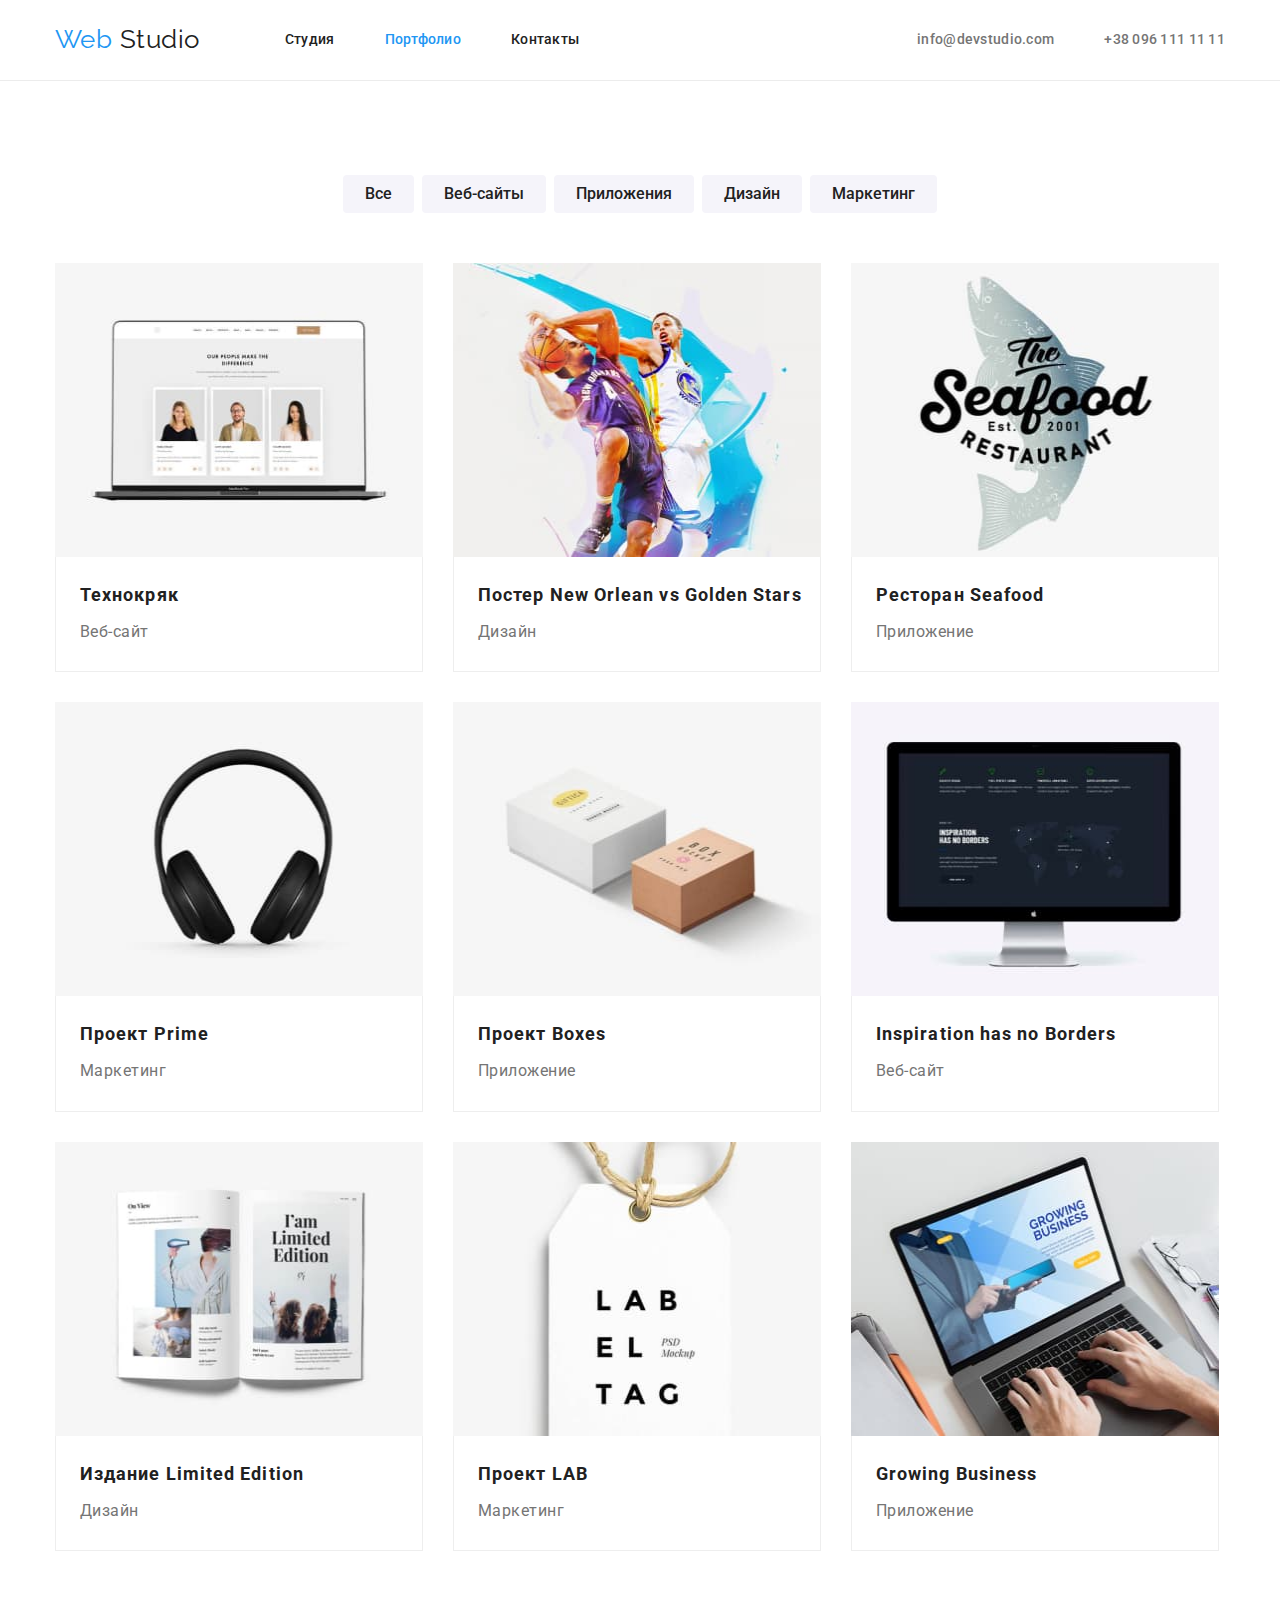
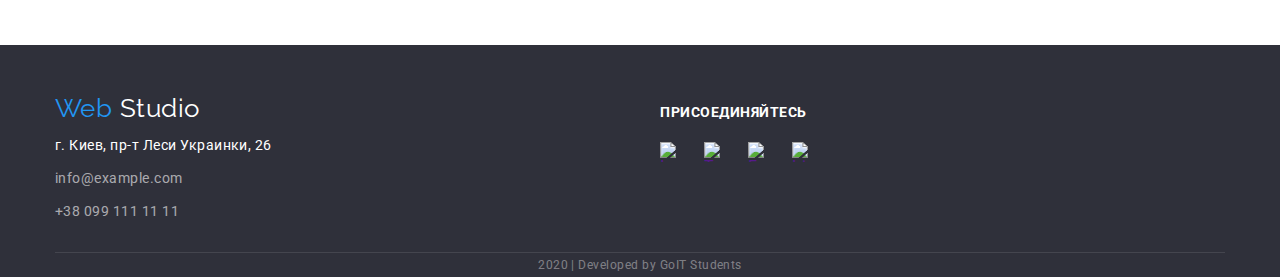
==== portfolio.html @ 884b709d "hw4" ====
<!DOCTYPE html>
<html lang="en">
  <head>
    <meta charset="UTF-8" />
    <meta name="viewport" content="width=device-width, initial-scale=1.0" />
    <title>Portfolio</title>
    <link rel="stylesheet" href="https://fonts.googleapis.com/css2?family=Raleway:wght@700&family=Roboto:wght@400;500;700;900&display=swap">
    <link rel="stylesheet" href="https://cdnjs.cloudflare.com/ajax/libs/modern-normalize/0.6.0/modern-normalize.min.css">
    <link rel="stylesheet" href="./css/styles.css">
  </head>
  <body>
    
    <header class="page-header"> 

      <div class="container">
          <nav class="nav-container">            
              <a href="./index.html" class="logo">Web <span class="header-logo"> Studio</span></a>
              <ul class="site-nav">
                  <li><a href="./index.html" class="site-nav-link">Студия</a></li>
                  <li><a href="./portfolio.html" class="current" >Портфолио</a></li>
                  <li><a href="" class="site-nav-link">Контакты</a></li>
              </ul>
          </nav>
          <ul class="contacts">
              <li>
                  <a href="mailto:info@devstudio.com" class="contacts-link">
                      <!-- <img src="./images/mail-icon.svg" alt="Mail icon" width="16" height="11"> -->
                      info@devstudio.com
                  </a>
              </li>
              <li>
                  <a href="tel:+380961111111" class="contacts-link">
                  <!-- <img src="./images/tel-icon.svg" alt="Telephone icon" width="10" height="15"> -->
                  +38 096 111 11 11
                  </a>
              </li>
          </ul>
      </div>
      
  </header>

    <main>
        <section class="section">
          <div class="container">
            <h1 class="hidden_header">Портфолио проектов</h1>
          <ul class="filter-box"> <!--Кнопки фильтра проектов-->
            <li><button type="button" class="filter">Все</button></li>
            <li><button type="button" class="filter">Веб-сайты</button></li>
            <li><button type="button" class="filter">Приложения</button></li>
            <li><button type="button" class="filter">Дизайн</button></li>
            <li><button type="button" class="filter">Маркетинг</button></li>
          </ul>
          <ul class="portfolio"> <!--Список проектов-->
            <li>
              <a href="">
                <img src="./images/technocrack.jpg" alt="Технокряк" height="294" width="368"/> 
                <div class="project-card">
                    <h2>Технокряк</h2>
                    <p class="description">Веб-сайт</p>
                    <p class="detailed-description"> 
                    Технокряк это современная площадка распространения коронавируса.
                    Компании используют эту платформу для цифрового шпионажа и атак
                    на защищённые сервера конкурентов.
                    </p>
                </div>
                
              </a>
            </li>
            <li>
              <a href="">
                <img src="./images/golden-stars.jpg" alt="New Orlean vs Golden Stars" height="294" width="368"/> 
                <div class="project-card">
                  <h2>Постер New Orlean vs Golden Stars</h2>
                  <p class="description">Дизайн</p>
                  <p class="detailed-description">
                    Технокряк это современная площадка распространения коронавируса.
                    Компании используют эту платформу для цифрового шпионажа и атак
                    на защищённые сервера конкурентов.
                  </p>
                </div>
                
              </a>
            </li>
            <li>
              <a href="">
                <img src="./images/seafood.jpg" alt="Restaurant logo" height="294" width="368"/> 
                <div class="project-card">
                  <h2>Ресторан Seafood</h2>
                  <p  class="description">Приложение</p>
                  <p class="detailed-description">
                    Технокряк это современная площадка распространения коронавируса.
                    Компании используют эту платформу для цифрового шпионажа и атак
                    на защищённые сервера конкурентов.
                  </p>
                </div>
                
              </a>
            </li>
            <li>
              <a href="">
                <img src="./images/project-prime.jpg" alt="Project Prime logo" height="294" width="368"/> 
                <div class="project-card">
                  <h2>Проект Prime</h2>
                  <p class="description">Маркетинг</p>
                  <p class="detailed-description">
                    Технокряк это современная площадка распространения коронавируса.
                    Компании используют эту платформу для цифрового шпионажа и атак
                    на защищённые сервера конкурентов.
                  </p>
                </div>
                
              </a>
            </li>
            <li>
              <a href="">
                <img src="./images/project-boxes.jpg" alt="Project Boxes logo" height="294" width="368"/> 
                <div class="project-card">
                  <h2>Проект Boxes</h2>
                  <p class="description">Приложение</p>
                  <p class="detailed-description">
                    Технокряк это современная площадка распространения коронавируса.
                    Компании используют эту платформу для цифрового шпионажа и атак
                    на защищённые сервера конкурентов.
                  </p>
                </div>
                
              </a>
            </li>
            <li>
              <a href="">
                <img src="./images/inspiration.jpg" alt="Monitor" height="294" width="368"/> 
                <div class="project-card">
                  <h2>Inspiration has no Borders</h2>
                  <p class="description">Веб-сайт</p>
                  <p class="detailed-description">
                    Технокряк это современная площадка распространения коронавируса.
                    Компании используют эту платформу для цифрового шпионажа и атак
                    на защищённые сервера конкурентов.
                  </p>
                </div>
                
              </a>
            </li>
            <li>
              <a href="">
                <img src="./images/limited-edition.jpg" alt="Journal photo" height="294" width="368"/> 
                <div class="project-card">
                  <h2>Издание Limited Edition</h2>
                  <p class="description">Дизайн</p>
                  <p class="detailed-description">
                    Технокряк это современная площадка распространения коронавируса.
                    Компании используют эту платформу для цифрового шпионажа и атак
                    на защищённые сервера конкурентов.
                  </p>
                </div>
                
              </a>
            </li>
            <li>
              <a href="">
                <img src="./images/project-lab.jpg" alt="Lab el tag" height="294" width="368"/> 
                <div class="project-card">
                  <h2>Проект LAB</h2>
                  <p class="description">Маркетинг</p>
                  <p class="detailed-description">
                    Технокряк это современная площадка распространения коронавируса.
                    Компании используют эту платформу для цифрового шпионажа и атак
                    на защищённые сервера конкурентов.
                  </p>
                </div>
                
              </a>
            </li>
            <li>
              <a href="">
                <img src="./images/growing-business.jpg" alt="Laptop" height="294" width="368"/> 
                <div class="project-card">
                  <h2>Growing Business</h2>
                  <p class="description">Приложение</p>
                  <p class="detailed-description">
                    Технокряк это современная площадка распространения коронавируса.
                    Компании используют эту платформу для цифрового шпионажа и атак
                    на защищённые сервера конкурентов.
                  </p>
                </div>
                
              </a>
            </li>
          </ul>
          </div>
          
        </section>
      
      
    </main>

    <footer class="page-footer">
      <div class="container">
          <div>
              <a href="./index.html" class="logo">Web <span class="footer-logo"> Studio</span></a>
              <address class="address">
              г. Киев, пр-т Леси Украинки, 26
              <a href="mailto:info@example.com">info@example.com</a>
              <a href="tel:+380991111111">+38 099 111 11 11</a>
              </address>
          </div>
          
          <div class="join_us">
              <b>Присоединяйтесь</b>
              <ul class="social-links">
                  <li><a href="" aria-label="Instagram link"><img src="./images/instagram.svg" alt="Instagram" width="20" height="20"></a></li>
                  <li><a href="" aria-label="Twitter link"><img src="./images/twitter.svg" alt="Twitter" width="20" height="20"></a></li>
                  <li><a href="" aria-label="Facebook link"><img src="./images/facebook.svg" alt="Facebook" width="20" height="20"></a></li>
                  <li><a href="" aria-label="LinkedIn link"><img src="./images/linkedin.svg" alt="LinkedIn" width="20" height="20"></a></li>
              </ul>
          </div>

          <div><!--Заготовка для формы подписки Заготовка для формы подписки Заготовка для формы подписки -->

          </div>
      </div>
      
      

      <p class="copyright">2020 | Developed by GoIT Students </p>
  </footer>
  </body>
</html>
---- css/styles.css ----
:root {

    --main-text-color: #757575;
    --title-text-color: #212121;
    --accent-color: #2196F3;
    --white-color: #ffffff;
    --footer-background-color: #2F303A;
    --button-background-color: #F5F4FA;
}

body {
    background-color: #fff;
    color: var(--main-text-color);
    font-family: 'Roboto', sans-serif;
    letter-spacing: 0.03em;
}

a {
    text-decoration: none;
}

ul {
    list-style-type: none;
    margin: 0;
    padding: 0;
}

h1, h2, h3, p {
    margin: 0;
}

img {
    display: block;
}

.visually-hidden {
    position: absolute;
    width: 1px;
    height: 1px;
    margin: -1px;
    border: 0;
    padding: 0;
    clip: rect(0 0 0 0);
    overflow: hidden;
}

/* Containers */



.section {
    padding-top: 94px;
    padding-bottom: 94px;

}

.page-header {
    border-bottom: 1px solid #ECECEC;
    padding-top: 24px;
    padding-bottom: 25px;
    }

.container {
    width: 1200px;
    margin-right: auto;
    margin-left: auto;
    padding-right: 15px;
    padding-left: 15px;

    }

    .page-header .container {
        display: flex;
        align-items: center;
    }

/* LOGO */
.logo {
    font-family: 'Raleway', sans-serif;
    color: var(--accent-color);
    font-size: 26px;
    line-height: 1.2;

    }

.logo > .header-logo {
    color: var(--title-text-color);
}

.logo > .footer-logo {
    color: var(--white-color)
}

/* Navigation */
.nav-container {
    display: flex;
    align-items: center;
}

.site-nav {
    display: flex;
    margin-left: 85px;

    font-weight: 500;
    font-size: 14px;
    line-height: 1.14;
    letter-spacing: 0.02em;
    color: var(--title-text-color);
}

.site-nav li + li {
    margin-left: 50px;
}

.site-nav-link {
    color: var(--title-text-color)
}

.site-nav-link:hover, .site-nav-link:focus {
    color: var(--accent-color);
}

.site-nav .current {
    color: var(--accent-color);
}

/* Contacts */
.contacts {
    display: flex;
    margin-left: auto;
}
.contacts-link {
    font-weight: 500;
    font-size: 14px;
    line-height: 1.14;
    letter-spacing: 0.02em;
    color: var(--main-text-color)
}


.contacts li + li {
    margin-left: 50px;
}

.contacts-link:hover,
.contacts-link:focus {
    color: var(--accent-color);
}

use {
    width: 43;
    height: 32;
}

.contacts-icon {
    display: block;
    width: 43px;
    height: 32px;
}

/* Hero */

.overlay {
    max-width: 1600px;
    height: 600px;
    background-repeat: no-repeat;
    background-size: cover;
    background-position: center;
    
    background-image: linear-gradient(
        rgba(47, 48, 58, 0.8),
        rgba(47, 48, 58, 0.8)),
        url(../images/header-img.jpg);
    background-color: rgba(47, 48, 58, 0.8);
    margin-left: auto;
    margin-right: auto;
}

.section-hero {
    display: flex;
    text-align: center;
    align-items: center;
}

.centered {
    margin-left: auto;
    margin-right: auto;
}

.hero-text {
    
    font-weight: 900;
    font-size: 44px;
    line-height: 1.4;
    text-align: center;
    letter-spacing: 0.06em;
    text-transform: uppercase;
    color: var(--white-color);
}

.button {
    display: inline-block;
    padding-left: 32px;
    padding-right: 32px;
    padding-top: 10px;
    padding-bottom: 10px;
    border-radius: 4px;
    text-align: center;

    background-color: var(--accent-color);
    color: var(--white-color);
    
}

.hidden_header {
    display: none;
}

/* Общая стилизация заголовков h2 */
 .section .title {
    font-weight: 700;
    font-size: 36px;
    line-height: 1.7;
    text-align: center;
    color: var(--title-text-color);

 }

/* Идейные принципы */

.advantages-section {
    padding-top: 94px;
    padding-bottom: 0;
}

.bordered {
    border-bottom: 1px solid #ECECEC;
    padding-bottom: 94px;
    width: 1170px;
    margin-left: auto;
    margin-right: auto;
}

.advantages h3 {
    color: var(--title-text-color);
    font-size: 14px;
    line-height: 1.14;
    text-transform: uppercase;

    margin-top: 30px;
}

.advantages p {
    font-size: 14px;
    line-height: 1.7;

    margin-top: 10px;
}

.advantages {
    display: flex;
}

.advantages li + li {
    margin-left: 30px;
}

/* .advantages-item::before {
    display: block;
    content: '';
    width: 270px;
    height: 120px;
    text-align: center;
    border-radius: 4px;

    background-image: url(../images/logo1.svg);
    background-size: 65px 70px;
    background-position: center;
    background-repeat: no-repeat;

    background-color: #F5F4FA;
} */

/* Чем мы занимаемся */
.activities {
    display: flex;
    margin-top: 50px;
    margin-right: auto;
    margin-left: auto;
}

.activities li + li {
    margin-left: 30px;
}

.activities h3 {
    font-size: 14px;
    line-height: 1.14;
    text-align: center;
    text-transform: uppercase;
    background-color: rgba(47, 48, 58, 0.8);
    color: var(--white-color);
    padding-top: 27px;
    padding-bottom: 27px;
}

/* Наша команда */

.our-team {
    background-color: #F5F4FA;
    text-align: center;
}

.team-card-list {
    margin-top: 50px;
    display: flex;
    
}

.team-card + .team-card {
    margin-left: 30px;
}

.team-card {
    background-color: var(--white-color);
}

.name {
    font-weight: 500;
    font-size: 16px;
    line-height: 1.2;
    
    color: var(--title-text-color);

    margin-top: 50px;
}

.prof-container {
    border-bottom: 1px solid #ECECEC;
    border-right: 1px solid #ECECEC;
    border-left: 1px solid #ECECEC;
    border-bottom-left-radius: 4px;
    border-bottom-right-radius: 4px;
    text-align: center;
    padding-bottom: 24px;
    padding-left: 32px;
    padding-right: 32px;
}

.profession {
    font-size: 16px;
    line-height: 1.2;
    
    margin-top: 10px;
}

.team-card .social-links {
    margin-top: 16px;
}

.social-links {
    display: flex;
    justify-content: space-between;
    }

.social-links li {
    width: 44px;
    height: 44px;
}


/* Страница Портфолио */
/* Описание радиокнопок */
.filter-box {
    display: flex;
    justify-content: center;
    
}

.filter-box li + li {
    margin-left: 8px;
}

.filter {
    font-weight: 500;
    font-size: 16px;
    line-height: 1.6;
    text-align: center;
    color: var(--title-text-color);
    background-color: #F5F4FA;

    padding-left: 22px;
    padding-right: 22px;
    padding-top: 6px;
    padding-bottom: 6px;
    border: none;
    border-radius: 4px;
}

.filter:hover,
.filter:focus {
    color: var(--white-color);
    background-color: var(--accent-color);
}

.portfolio {
    display: flex;
    flex-wrap: wrap;
    margin-top: 50px;
    
}

.portfolio h2 {

    font-weight: 700;
    font-size: 18px;
    line-height: 36px;
    letter-spacing: 0.06em;
    color: var(--title-text-color);

    }

.portfolio li:not(:nth-child(3n+1)) {
    margin-left: 30px;
}

.portfolio li:nth-child(n+4){
    margin-top: 30px;
}

.project-card {
    border-bottom: 1px solid #EEEEEE;
    border-right: 1px solid #EEEEEE;
    border-left: 1px solid #EEEEEE;

    padding-top: 20px;
    padding-left: 24px;
    padding-bottom: 24px;
}

.description {
    font-size: 16px;
    line-height: 1.9;
    color: var(--main-text-color);

    margin-top: 4px;
    
    }

.detailed-description {
    color: var(--white-color);
    background-color: var(--accent-color);

    display: none;
}

/* Постоянные клиенты */

.clients {
    display: flex;
    margin-top: 50px;
    
}

.clients li {
    width: 170px;
    height: 90px;
    
}
.clients li + li {
   
    margin-left: 30px;
    
}


/* Футер */
.page-footer {
    padding-top: 48px;
    
    background-color: #2F303A;
}

.address {
    color: var(--white-color);
    font-size: 14px;
    line-height: 1.7;
    font-style: normal;
    margin-top: 10px;
}

.address a {
    color: rgba(255, 255, 255, 0.6);
    display: block;
    margin-top: 9px;
}

.address a:hover,
.address a:focus {
    color: var(--accent-color);
}


.page-footer .container {
    width: 1170px;
    padding-right: 0;
    padding-left: 0;
    padding-bottom: 28px;
        
    display: flex;
    align-items: baseline;
    justify-content: space-between;
    border-bottom: 1px solid rgba(255, 255, 255, 0.1);
}

.join_us .social-links {
    margin-top: 21px;
}

.join_us b {
    font-weight: 700;
    font-size: 14px;
    line-height: 1.14;
    text-transform: uppercase;
    color: var(--white-color);
}

.copyright {
    font-size: 12px;
    line-height: 2;
    text-align: center;
    color: rgba(255, 255, 255, 0.4);

}
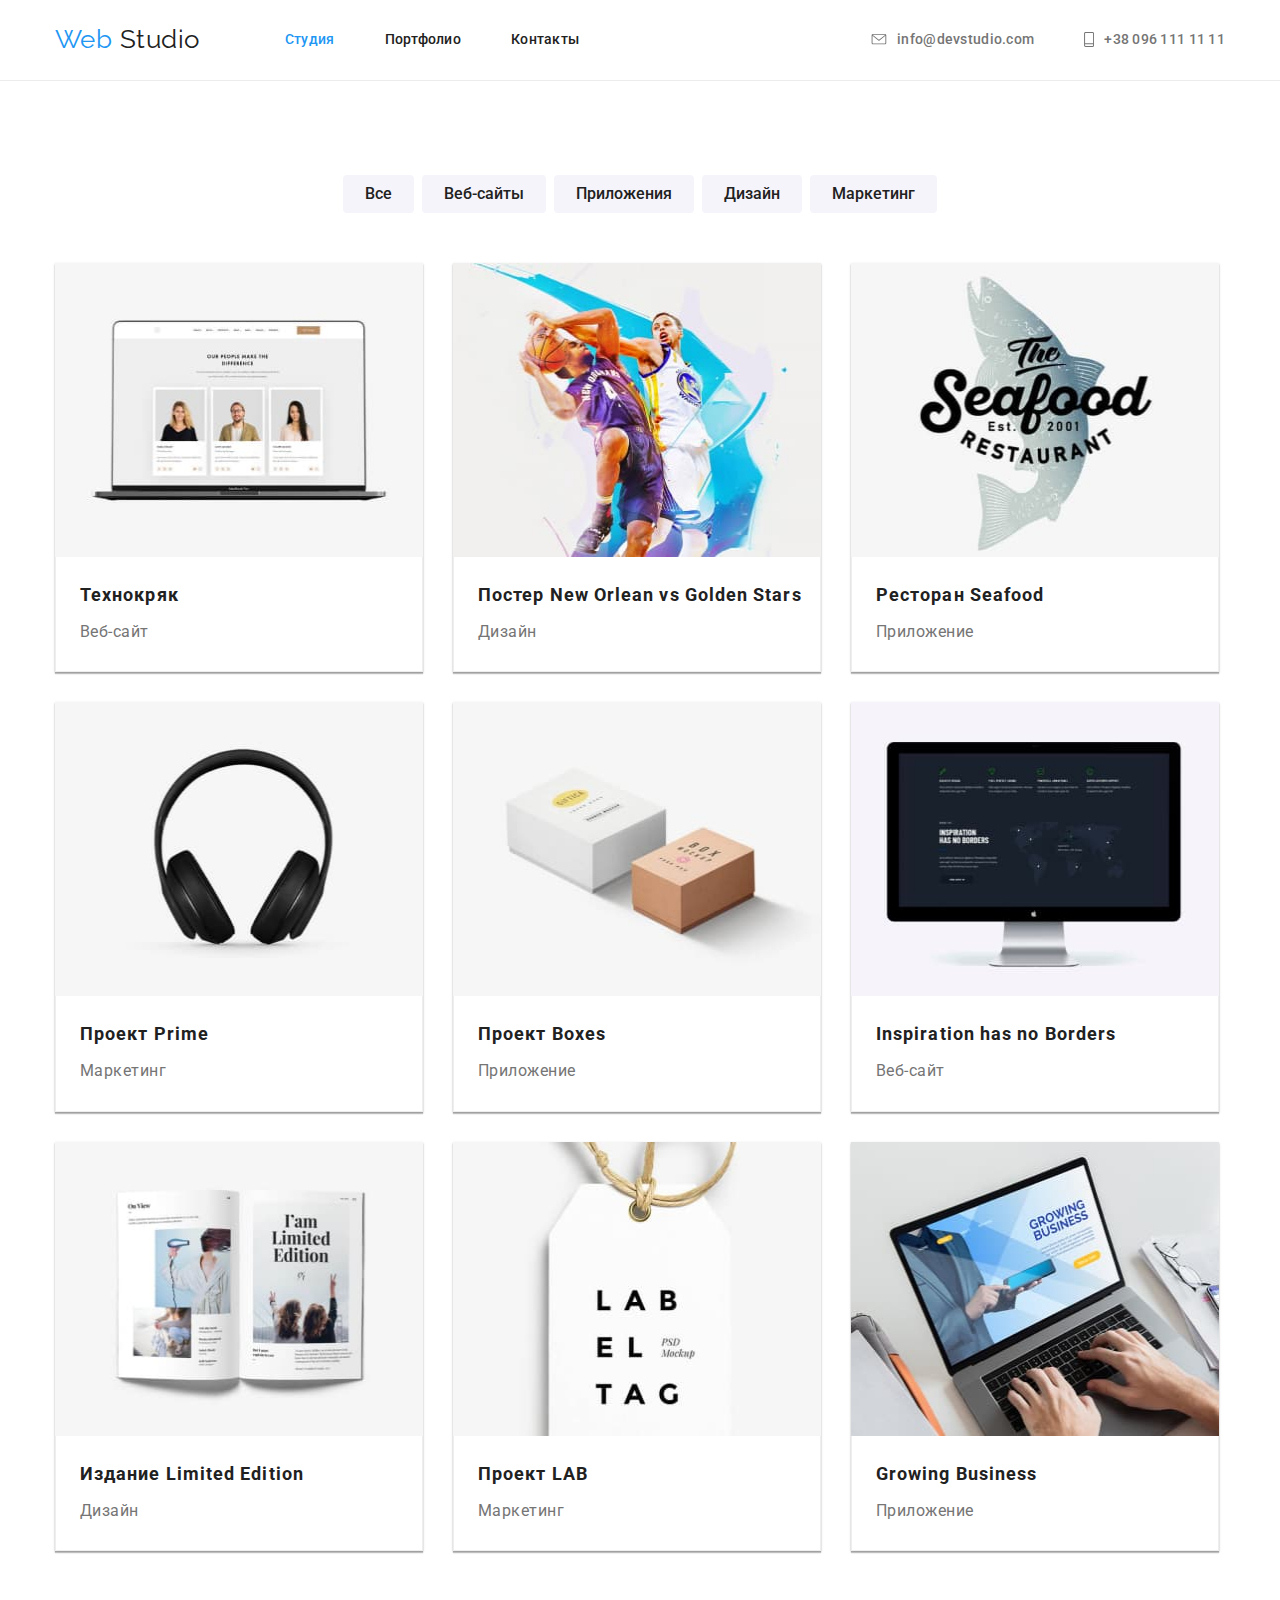
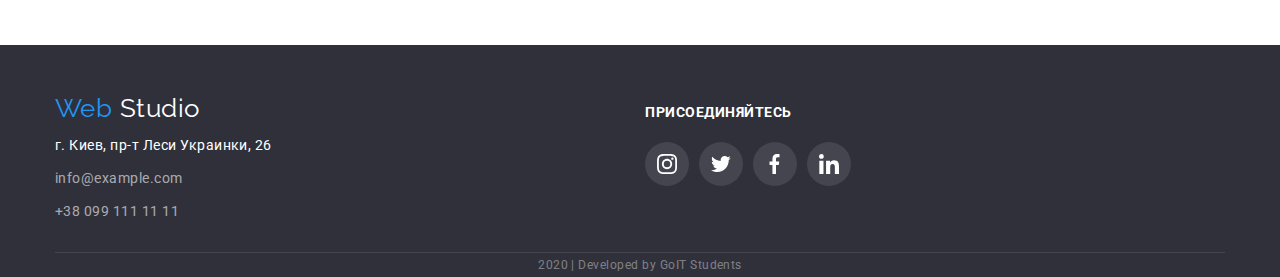
==== commit 3069eaf3: "hw4" ====
--- a/portfolio.html
+++ b/portfolio.html
@@ -16,20 +16,27 @@
           <nav class="nav-container">            
               <a href="./index.html" class="logo">Web <span class="header-logo"> Studio</span></a>
               <ul class="site-nav">
-                  <li><a href="./index.html" class="site-nav-link">Студия</a></li>
-                  <li><a href="./portfolio.html" class="current" >Портфолио</a></li>
+                  <li><a href="./index.html" class="current">Студия</a></li>
+                  <li><a href="./portfolio.html" class="site-nav-link">Портфолио</a></li>
                   <li><a href="" class="site-nav-link">Контакты</a></li>
               </ul>
           </nav>
           <ul class="contacts">
               <li>
                   <a href="mailto:info@devstudio.com" class="contacts-link">
+                      <svg class="contacts-icon" width="16" height="11">
+                          <use href="./images/symbol-defs.svg#icon-mail"></use>
+                      </svg>
+                      
                       <!-- <img src="./images/mail-icon.svg" alt="Mail icon" width="16" height="11"> -->
                       info@devstudio.com
                   </a>
               </li>
               <li>
                   <a href="tel:+380961111111" class="contacts-link">
+                      <svg class="contacts-icon" width="10" height="15">
+                          <use href="./images/symbol-defs.svg#icon-tel"></use>
+                      </svg>
                   <!-- <img src="./images/tel-icon.svg" alt="Telephone icon" width="10" height="15"> -->
                   +38 096 111 11 11
                   </a>
@@ -208,10 +215,36 @@
           <div class="join_us">
               <b>Присоединяйтесь</b>
               <ul class="social-links">
-                  <li><a href="" aria-label="Instagram link"><img src="./images/instagram.svg" alt="Instagram" width="20" height="20"></a></li>
-                  <li><a href="" aria-label="Twitter link"><img src="./images/twitter.svg" alt="Twitter" width="20" height="20"></a></li>
-                  <li><a href="" aria-label="Facebook link"><img src="./images/facebook.svg" alt="Facebook" width="20" height="20"></a></li>
-                  <li><a href="" aria-label="LinkedIn link"><img src="./images/linkedin.svg" alt="LinkedIn" width="20" height="20"></a></li>
+                  <li>
+                      <a href="" class="social-link" aria-label="Instagram link">
+                          <svg class="social-icon" width="20" height="20">
+                              <use href="./images/symbol-defs.svg#icon-instagram"></use>
+                          </svg>
+                          
+                      </a>
+                  </li>
+                  <li><a href="" class="social-link" aria-label="Twitter link">
+                      <svg class="social-icon" width="20" height="20">
+                          <use href="./images/symbol-defs.svg#icon-twitter"></use>
+                      </svg>
+                      
+                  </a></li>
+                  <li>
+                      <a href="" class="social-link" aria-label="Facebook link">
+                      <svg class="social-icon" width="20" height="20">
+                          <use href="./images/symbol-defs.svg#icon-facebook"></use>
+                      </svg>
+                      
+                      </a>
+                  </li>
+                  <li>
+                      <a href="" class="social-link" aria-label="LinkedIn link">
+                      <svg class="social-icon" width="20" height="20">
+                          <use href="./images/symbol-defs.svg#icon-linkedin"></use>
+                      </svg>
+                      
+                      </a>
+                  </li>
               </ul>
           </div>
 
--- a/css/styles.css
+++ b/css/styles.css
@@ -131,11 +131,14 @@
     margin-left: auto;
 }
 .contacts-link {
+    display: flex;
+    align-items: center;
+
     font-weight: 500;
     font-size: 14px;
     line-height: 1.14;
     letter-spacing: 0.02em;
-    color: var(--main-text-color)
+    color: var(--main-text-color);
 }
 
 
@@ -148,15 +151,9 @@
     color: var(--accent-color);
 }
 
-use {
-    width: 43;
-    height: 32;
-}
-
 .contacts-icon {
-    display: block;
-    width: 43px;
-    height: 32px;
+    margin-right: 10px;
+    --color5: currentcolor;
 }
 
 /* Hero */
@@ -266,21 +263,15 @@
     margin-left: 30px;
 }
 
-/* .advantages-item::before {
-    display: block;
-    content: '';
-    width: 270px;
+.advantages-icon {
+    display: flex;
     height: 120px;
-    text-align: center;
+    background-color: #F5F4FA;
     border-radius: 4px;
-
-    background-image: url(../images/logo1.svg);
-    background-size: 65px 70px;
-    background-position: center;
-    background-repeat: no-repeat;
-
-    background-color: #F5F4FA;
-} */
+    
+    justify-content: center;
+    align-items: center;
+}
 
 /* Чем мы занимаемся */
 .activities {
@@ -324,6 +315,9 @@
 
 .team-card {
     background-color: var(--white-color);
+    box-shadow: 0px 2px 1px rgba(0, 0, 0, 0.2), 
+    0px 1px 1px rgba(0, 0, 0, 0.14), 
+    0px 1px 3px rgba(0, 0, 0, 0.12);
 }
 
 .name {
@@ -359,14 +353,49 @@
     margin-top: 16px;
 }
 
+/* Social links */
+
 .social-links {
     display: flex;
     justify-content: space-between;
     }
 
 .social-links li {
+    
+    justify-content: center;
+    align-items: center;
+}
+
+.social-link {
+    display: flex;
+    color: #AFB1B8;
     width: 44px;
     height: 44px;
+    border-radius: 50%;
+    justify-content: center;
+    align-items: center;
+}
+
+.join_us .social-link {
+    color: var(--white-color);
+    background-color: rgba(255, 255, 255, 0.1);
+}
+
+.join_us .social-links {
+    width: 206px;
+}
+
+.social-link:hover,
+.social-link:focus {
+    color: var(--white-color);
+    background-color: var(--accent-color);
+}
+
+.social-icon {
+       
+    --color4: currentcolor;
+    --color3: currentcolor;
+
 }
 
 
@@ -411,6 +440,12 @@
     
 }
 
+.portfolio li {
+    box-shadow: 0px 2px 1px rgba(0, 0, 0, 0.2), 
+    0px 1px 1px rgba(0, 0, 0, 0.14), 
+    0px 1px 3px rgba(0, 0, 0, 0.12);
+}
+
 .portfolio h2 {
 
     font-weight: 700;
@@ -463,17 +498,37 @@
     
 }
 
-.clients li {
+.clients-item {
+    display: flex;
+    justify-content: center;
+    align-items: center;
+    
     width: 170px;
     height: 90px;
-    
-}
-.clients li + li {
+    border-radius: 4px;
+    border: 1px solid #AFB1B8;
+    
+}
+.clients-item + .clients-item {
    
     margin-left: 30px;
     
 }
 
+.clients-item:hover,
+.clients-item:focus {
+    color: var(--accent-color);
+    border: 1px solid var(--accent-color);
+    cursor: pointer;
+}
+
+.clients-link {
+    color: inherit;
+}
+
+.clients-icon {
+    --color3: currentColor;
+}
 
 /* Футер */
 .page-footer {
